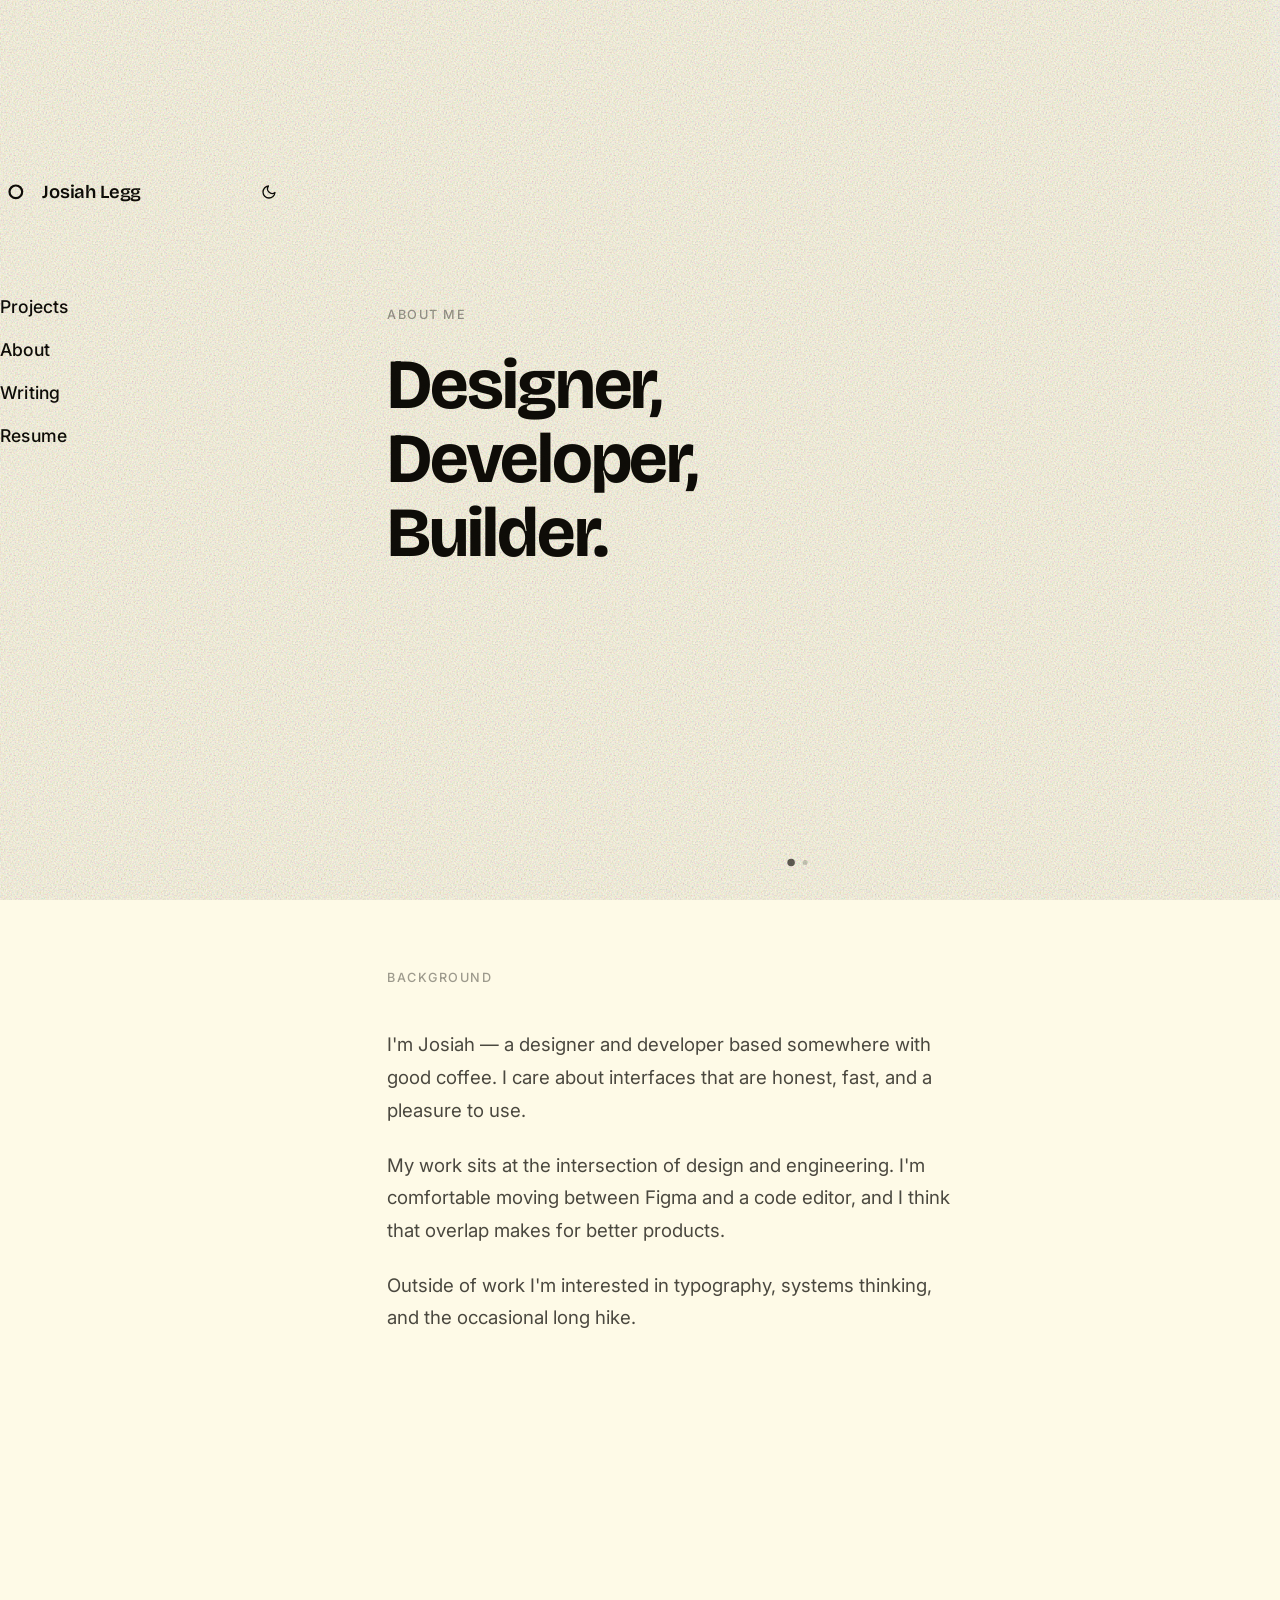
==== about/index.html @ 3937ccef "Initial commit" ====
<!DOCTYPE html>
<html lang="en" data-theme="light">

<head>
  <meta charset="UTF-8">
  <meta name="viewport" content="width=device-width, initial-scale=1.0">
  <meta name="description" content="About Josiah Legg — a designer and developer working at the intersection of design and engineering.">

  <!-- Set theme before paint to avoid a flash of the wrong theme -->
  <script>
    (function () {
      var saved = localStorage.getItem('theme');
      var theme = saved || (window.matchMedia('(prefers-color-scheme: dark)').matches ? 'dark' : 'light');
      document.documentElement.setAttribute('data-theme', theme);
    })();
  </script>

  <link rel="icon" href="../favicon.svg" type="image/svg+xml">

  <!-- Open Graph / social preview. TODO: set og:image to a full URL of a 1200x630
       image (e.g. https://yourdomain.com/og-image.png) and add that image file. -->
  <meta property="og:type" content="website">
  <meta property="og:title" content="Josiah Legg | About">
  <meta property="og:description" content="Designer and developer working at the intersection of design and engineering.">
  <meta property="og:image" content="/og-image.png">
  <meta name="twitter:card" content="summary_large_image">

  <title>Josiah Legg | About</title>
  <link rel="stylesheet" href="../styles/styles.css">
  <link rel="preconnect" href="https://fonts.googleapis.com">
  <link rel="preconnect" href="https://fonts.gstatic.com" crossorigin>
  <link
    href="https://fonts.googleapis.com/css2?family=Bricolage+Grotesque:opsz,wght@12..96,200..800&family=Inter:wght@300;400;500;600&display=swap"
    rel="stylesheet">
</head>

<body>
  <header class="site-header">
    <div class="header-row">
      <a href="../" class="logo" aria-label="Josiah Legg | Portfolio">
        <svg class="logo-icon" viewBox="0 0 100 100" xmlns="http://www.w3.org/2000/svg" aria-hidden="true">
          <g fill="none" stroke="currentColor" stroke-width="7" stroke-linecap="round" stroke-linejoin="round">
            <circle cx="50" cy="50" r="20" />
          </g>
        </svg>
        <span class="logo-text">Josiah Legg</span>
      </a>

      <div class="header-controls">
        <button class="theme-toggle" aria-label="Toggle dark mode" aria-pressed="false">
          <svg class="icon-moon" viewBox="0 0 24 24" stroke-width="2" stroke-linecap="round" stroke-linejoin="round" aria-hidden="true">
            <path d="M21 12.79A9 9 0 1 1 11.21 3 7 7 0 0 0 21 12.79z" />
          </svg>
          <svg class="icon-sun" viewBox="0 0 24 24" stroke-width="2" stroke-linecap="round" stroke-linejoin="round" aria-hidden="true">
            <circle cx="12" cy="12" r="4" />
            <path d="M12 2v2M12 20v2M4.93 4.93l1.41 1.41M17.66 17.66l1.41 1.41M2 12h2M20 12h2M6.34 17.66l-1.41 1.41M19.07 4.93l-1.41 1.41" />
          </svg>
        </button>
        <button class="hamburger" aria-label="Toggle menu" aria-expanded="false">
          <svg width="16" height="10" viewBox="0 0 16 10">
            <rect y="0.908" width="16" height="1.5" rx="0.5"></rect>
            <rect y="8.408" width="16" height="1.5" rx="0.5"></rect>
          </svg>
        </button>
      </div>
    </div>

    <nav class="site-nav" aria-label="Primary">
      <span class="nav-dot" aria-hidden="true"></span>
      <ul role="list">
        <li><a href="../projects/" class="nav-link">Projects</a></li>
        <li><a href="../about/" class="nav-link" aria-current="page">About</a></li>
        <li><a href="#" class="nav-link">Writing</a></li>
        <li>
          <a href="#" class="nav-link external" target="_blank" rel="noopener">
            <span>Resume</span>
            <svg width="8" height="8" viewBox="0 0 8 8" class="external-arrow" aria-hidden="true">
              <path d="M0.772727 8L0 7.22727L6.13636 1.09091H0.727273V0H8V7.27273H6.90909V1.86364L0.772727 8Z" />
            </svg>
          </a>
        </li>
      </ul>
    </nav>
  </header>

  <main class="main-content">
    <section class="hero">
      <p class="hero-eyebrow">About me</p>
      <h1 class="hero-title">Designer,<br>Developer,<br>Builder.</h1>
    </section>

    <section class="page-section">
      <p class="section-label">Background</p>
      <div class="about-content">
        <p>I'm Josiah — a designer and developer based somewhere with good coffee. I care about interfaces that are honest, fast, and a pleasure to use.</p>
        <p>My work sits at the intersection of design and engineering. I'm comfortable moving between Figma and a code editor, and I think that overlap makes for better products.</p>
        <p>Outside of work I'm interested in typography, systems thinking, and the occasional long hike.</p>
      </div>
    </section>
  </main>

  <script src="../scripts/main.js" defer></script>
</body>

</html>
---- styles/styles.css ----
/* ============================================================
   Josiah Legg - Portfolio
   ============================================================ */

/* ---------- Color themes - the only 5 colors used on this site ---------- */
:root[data-theme="light"] {
  --text: #0f0d08;
  --background: #fefae7;
  --primary: #a69e5f;
  --secondary: #a3ccba;
  --accent: #80b4b8;
}

:root[data-theme="dark"] {
  --text: #f6f4ee;
  --background: #181501;
  --primary: #a19959;
  --secondary: #335c4a;
  --accent: #487c7f;
}

/* ---------- Design tokens ---------- */
:root {
  /* Typography */
  --font-secondary: "Inter", system-ui, -apple-system, sans-serif;
  --font-logo: "Bricolage Grotesque", system-ui, sans-serif;

  /* Easing */
  --ease-in-out-sine: cubic-bezier(.445, .05, .55, .95);
  --ease-out-cubic: cubic-bezier(.215, .61, .355, 1);
  --ease-out-elastic: linear(0, .5737 7.6%, .8382 11.87%, .9463 14.19%, 1.0292 16.54%, 1.0886 18.97%,
      1.1258 21.53%, 1.137 22.97%, 1.1424 24.48%, 1.1423 26.1%, 1.1366 27.86%,
      1.1165 31.01%, 1.0507 38.62%, 1.0219 42.57%, .9995 46.99%, .9872 51.63%,
      .9842 58.77%, 1.0011 81.26%, 1);

  /* Theme transition */
  --theme-transition-duration: 0.4s;

  /* Sidebar */
  --sidebar-width: 18rem;
  --sidebar-padding: 2.25rem;
}

/* ---------- Reset ---------- */
*, *::before, *::after { box-sizing: border-box; }

html, body { margin: 0; padding: 0; }

html { overflow-x: hidden; scrollbar-gutter: stable; }

ul { list-style: none; padding: 0; margin: 0; }

a { color: inherit; text-decoration: none; }

button { font: inherit; }

img { display: block; max-width: 100%; height: auto; }

/* ---------- Base ---------- */
html {
  font-family: var(--font-secondary);
  font-size: 17.6px;
  color: var(--text);
  background-color: var(--background);
  -webkit-font-smoothing: antialiased;
  -moz-osx-font-smoothing: grayscale;
  scrollbar-width: thin;
  scrollbar-color: color-mix(in srgb, var(--primary), transparent 35%) transparent;
}

/* WebKit custom scrollbar */
::-webkit-scrollbar { width: 3px; }
::-webkit-scrollbar-track { background: transparent; }
::-webkit-scrollbar-thumb {
  background: color-mix(in srgb, var(--primary), transparent 35%);
  border-radius: 99px;
}
::-webkit-scrollbar-thumb:hover { background: var(--primary); }

html::after {
  content: '';
  position: fixed;
  inset: 0;
  pointer-events: none;
  z-index: 99999;
  background-image: url("data:image/svg+xml,%3Csvg xmlns='http://www.w3.org/2000/svg' width='200' height='200'%3E%3Cfilter id='n'%3E%3CfeTurbulence type='fractalNoise' baseFrequency='0.65' numOctaves='4' stitchTiles='stitch'/%3E%3C/filter%3E%3Crect width='200' height='200' filter='url(%23n)'/%3E%3C/svg%3E");
  background-size: 200px 200px;
  mix-blend-mode: multiply;
  opacity: 0.55;
}

/* Multiply darkens, so the grain disappears against a dark background.
   Screen lightens instead, keeping the texture visible in dark mode. */
:root[data-theme="dark"]::after {
  mix-blend-mode: screen;
  opacity: 0.4;
}

body {
  background-color: transparent;
  color: var(--text);
  transition:
    background-color var(--theme-transition-duration) var(--ease-in-out-sine),
    color var(--theme-transition-duration) var(--ease-in-out-sine);
  min-height: 100vh;
  display: flex;
  align-items: flex-start;
  max-width: 1400px;
  margin-inline: auto;
  width: 100%;
}

/* ============================================================
   Header / Sidebar
   ============================================================ */
.site-header {
  width: var(--sidebar-width);
  flex-shrink: 0;
  position: sticky;
  top: 0;
  height: 100vh;
  overflow-y: auto;
  z-index: 11;
  display: flex;
  flex-direction: column;
  gap: 4.5rem;
  padding: var(--sidebar-padding);
  padding-top: 10rem;
  padding-left: 0rem;
  background-color: transparent;
  transition: background-color var(--theme-transition-duration) var(--ease-in-out-sine);
}

.header-row {
  display: flex;
  align-items: center;
  justify-content: space-between;
  position: relative;
  z-index: 12;
}

.logo {
  display: inline-flex;
  align-items: center;
  gap: 0.6rem;
  color: var(--text);
  transition: color var(--theme-transition-duration) var(--ease-in-out-sine);
}

.logo-icon {
  height: 1.8em;
  width: auto;
  flex-shrink: 0;
  stroke-width: 7;
}

.logo-text {
  font-family: var(--font-logo);
  font-size: 1.05rem;
  font-weight: 600;
  letter-spacing: -0.01em;
  line-height: 1;
}

/* ---- Hamburger ---- */
.hamburger {
  display: none;
  align-items: center;
  justify-content: center;
  background: none;
  border: none;
  cursor: pointer;
  padding: 0.5rem;
  margin: -0.5rem;
  touch-action: manipulation;
}

.hamburger svg {
  fill: var(--text);
  transition: fill var(--theme-transition-duration) var(--ease-in-out-sine);
  overflow: visible;
}

.hamburger rect {
  transform-origin: center;
  transition: transform 0.8s var(--ease-out-elastic);
}

.hamburger[aria-expanded="true"] rect:first-child {
  transform: translateY(2.7px) rotate(45deg);
}

.hamburger[aria-expanded="true"] rect:last-child {
  transform: translateY(-2.7px) rotate(-45deg);
}

/* ---- Header controls (theme toggle + hamburger) ---- */
.header-controls {
  display: flex;
  align-items: center;
  gap: 0.5rem;
}

.theme-toggle {
  display: inline-flex;
  align-items: center;
  justify-content: center;
  background: none;
  border: none;
  cursor: pointer;
  padding: 0.4rem;
  margin: -0.4rem;
  color: var(--text);
  border-radius: 99px;
  touch-action: manipulation;
  transition: color var(--theme-transition-duration) var(--ease-in-out-sine), opacity 0.2s ease;
}

.theme-toggle:hover { opacity: 0.65; }

.theme-toggle svg {
  width: 16px;
  height: 16px;
  stroke: currentColor;
  fill: none;
}

/* Show the icon for the theme you'll switch to */
.theme-toggle .icon-sun { display: none; }
.theme-toggle .icon-moon { display: inline-flex; }

:root[data-theme="dark"] .theme-toggle .icon-sun { display: inline-flex; }
:root[data-theme="dark"] .theme-toggle .icon-moon { display: none; }

/* ---- Nav ---- */
.site-nav {
  position: relative;
  pointer-events: none;
}

.site-nav ul {
  display: flex;
  flex-direction: column;
  gap: 0.25rem;
}

.nav-link {
  display: inline-flex;
  align-items: center;
  gap: 0.5rem;
  width: fit-content;
  padding: 0.5rem 0;
  color: var(--text);
  font-family: var(--font-secondary);
  font-size: 1rem;
  font-weight: 500;
  letter-spacing: 0.01em;
  line-height: 1.2;
  pointer-events: auto;
  outline: none;
  position: relative;
  transition:
    opacity 0.4s ease,
    filter 0.4s ease,
    color var(--theme-transition-duration) var(--ease-in-out-sine);
}

@media (hover: hover) {
  .site-nav:hover .nav-link {
    filter: blur(1.5px);
    opacity: 0.2;
  }

  .nav-link:hover {
    filter: none !important;
    opacity: 1 !important;
  }
}

.site-nav:has(.nav-link:focus-visible) .nav-link {
  filter: blur(1.5px);
  opacity: 0.2;
}

.nav-link:focus-visible {
  filter: none !important;
  opacity: 1 !important;
}

.site-nav.blur-enter .nav-link {
  filter: blur(1.5px);
  opacity: 0.2;
  transition: none;
}

.external-arrow {
  margin-top: 0.125rem;
  fill: var(--text);
  opacity: 0;
  transition: opacity 0.4s ease, fill var(--theme-transition-duration) var(--ease-in-out-sine);
}

.nav-link.external:hover .external-arrow {
  opacity: 1;
}

.nav-dot {
  display: none;
  width: 0.25rem;
  height: 0.25rem;
  background-color: var(--accent);
  border-radius: 50%;
  position: absolute;
  left: -0.5rem;
  top: 0;
  transition:
    top 0.6s var(--ease-out-elastic),
    background-color var(--theme-transition-duration) var(--ease-in-out-sine),
    opacity 0.4s ease,
    filter 0.4s ease;
}

.site-nav.has-active .nav-dot {
  display: block;
}

@media (hover: hover) {
  .site-nav:hover .nav-dot {
    filter: blur(1.5px);
    opacity: 0.2;
  }
}

/* ---------- Main content ---------- */
.main-content {
  flex: 1;
  padding: 3.5rem 4rem;
  min-height: 100vh;
  opacity: 0;
  transition: opacity 0.3s ease;
}

.main-content.is-visible {
  opacity: 1;
}

/* ---------- Hero ---------- */
.main-content:has(.hero) {
  padding: 0;
}

.hero {
  position: relative;
  display: flex;
  flex-direction: column;
  justify-content: center;
  height: 100vh;
  padding: 3.5rem 4rem;
}

.hero-eyebrow {
  font-size: 0.72rem;
  font-weight: 500;
  letter-spacing: 0.12em;
  text-transform: uppercase;
  opacity: 0.4;
  margin: 0 0 1.5rem;
}

.hero-title {
  font-family: var(--font-logo);
  font-size: clamp(2.75rem, 5.5vw, 5rem);
  font-weight: 700;
  letter-spacing: -0.03em;
  line-height: 1.05;
  margin: 0 0 1.25rem;
}

.hero-body {
  font-size: 1.05rem;
  line-height: 1.65;
  opacity: 0.6;
  max-width: 38ch;
  margin: 0;
}

.scroll-hint {
  position: absolute;
  bottom: 2.5rem;
  left: 0;
  display: flex;
  align-items: center;
  gap: 0.5rem;
  font-size: 0.68rem;
  font-weight: 500;
  letter-spacing: 0.12em;
  text-transform: uppercase;
  opacity: 0.35;
}

.scroll-hint svg {
  animation: scroll-bounce 2s ease-in-out infinite;
}

@keyframes scroll-bounce {
  0%, 100% { transform: translateY(0); }
  55% { transform: translateY(5px); }
}

/* ---------- Multi-section layout ---------- */
@media (min-width: 768px) {
  .main-content:has(.hero) .page-section {
    min-height: 100vh;
    padding: 4rem;
  }
}

/* ---------- Section dots ---------- */
.section-dots {
  position: fixed;
  bottom: 2rem;
  left: calc(50% + var(--sidebar-width) / 2);
  transform: translateX(-50%);
  display: flex;
  align-items: center;
  gap: 0.5rem;
  z-index: 10;
}

.section-dot {
  width: 5px;
  height: 5px;
  border-radius: 50%;
  border: none;
  background-color: var(--text);
  opacity: 0.2;
  cursor: pointer;
  padding: 0;
  transition:
    opacity 0.35s var(--ease-in-out-sine),
    transform 0.35s var(--ease-out-elastic),
    background-color var(--theme-transition-duration) var(--ease-in-out-sine);
}

.section-dot.active {
  opacity: 0.65;
  transform: scale(1.5);
}

.section-dot:hover {
  opacity: 0.45;
}

.section-dot.active:hover {
  opacity: 0.65;
}

/* ---------- Page section ---------- */
.page-section {
  padding: 4rem;
}

.section-label {
  font-size: 0.72rem;
  font-weight: 500;
  letter-spacing: 0.12em;
  text-transform: uppercase;
  opacity: 0.4;
  margin: 0 0 2.5rem;
}

/* ---------- Project cards ---------- */
.projects-grid {
  display: grid;
  grid-template-columns: repeat(auto-fill, minmax(260px, 1fr));
  gap: 1.25rem;
}

.project-card {
  border: 1px solid color-mix(in srgb, var(--primary), transparent 55%);
  border-radius: 0.5rem;
  padding: 1.5rem;
  display: flex;
  flex-direction: column;
  gap: 0.75rem;
  transition: border-color 0.2s ease, background-color 0.2s ease;
  cursor: pointer;
}

.project-card:hover {
  border-color: var(--primary);
  background-color: color-mix(in srgb, var(--primary), transparent 92%);
}

.project-card-header {
  display: flex;
  align-items: flex-start;
  justify-content: space-between;
  gap: 1rem;
}

.project-card-title {
  font-family: var(--font-logo);
  font-size: 1.05rem;
  font-weight: 600;
  letter-spacing: -0.01em;
  margin: 0;
}

.project-card-arrow {
  flex-shrink: 0;
  opacity: 0;
  fill: var(--text);
  transition: opacity 0.2s ease;
}

.project-card:hover .project-card-arrow {
  opacity: 1;
}

.project-card-desc {
  font-size: 0.875rem;
  line-height: 1.6;
  opacity: 0.6;
  margin: 0;
}

.project-card-tags {
  display: flex;
  flex-wrap: wrap;
  gap: 0.375rem;
  margin-top: auto;
  padding-top: 0.5rem;
}

.tag {
  font-size: 0.65rem;
  font-weight: 500;
  letter-spacing: 0.08em;
  text-transform: uppercase;
  padding: 0.2rem 0.55rem;
  border-radius: 99px;
  border: 1px solid color-mix(in srgb, var(--primary), transparent 45%);
  opacity: 0.7;
}

/* ---------- About page ---------- */
.about-content {
  max-width: 52ch;
}

.about-content p {
  font-size: 1.0625rem;
  line-height: 1.75;
  opacity: 0.75;
  margin: 0 0 1.25rem;
}

.about-content p:last-child {
  margin-bottom: 0;
}

/* ---------- Mobile ---------- */
@media (max-width: 767px) {
  body {
    flex-direction: column;
  }

  .site-header {
    width: 100%;
    height: auto;
    position: sticky;
    top: 0;
    gap: 0;
    padding: 1.25rem 1.5rem;
  }

  .hamburger {
    display: inline-flex;
  }

  .site-nav {
    position: fixed;
    inset: 0;
    z-index: 10;
    display: flex;
    flex-direction: column;
    justify-content: flex-end;
    gap: 1.5rem;
    padding: 0 2rem 9rem;
    background-color: color-mix(in srgb, var(--background), transparent 60%);
    backdrop-filter: blur(40px);
    -webkit-backdrop-filter: blur(40px);
    opacity: 0;
    visibility: hidden;
    pointer-events: none;
    transition: opacity 0.3s ease-in-out, visibility 0.3s ease-in-out;
    text-align: center;
  }

  .site-nav.open {
    opacity: 1;
    visibility: visible;
    pointer-events: auto;
  }

  .nav-link {
    font-size: 1.85rem;
    font-weight: 400;
    letter-spacing: 0;
  }

  /* Arrow sits outside the link box so the text stays optically centered,
     and scales with the larger mobile type instead of staying 8px. */
  .external-arrow {
    position: absolute;
    left: calc(100% + 0.5em);
    top: 50%;
    transform: translateY(-50%);
    width: 0.5em;
    height: 0.5em;
    margin-top: 0;
    opacity: 1;
  }

  .main-content {
    padding: 2rem 1.5rem;
    min-height: auto;
  }

  .hero {
    /* subtract sticky header height so hero fills exactly the remaining viewport */
    height: calc(100vh - 4.5rem);
    height: calc(100svh - 4.5rem);
    padding: 2rem 1.5rem;
  }
}
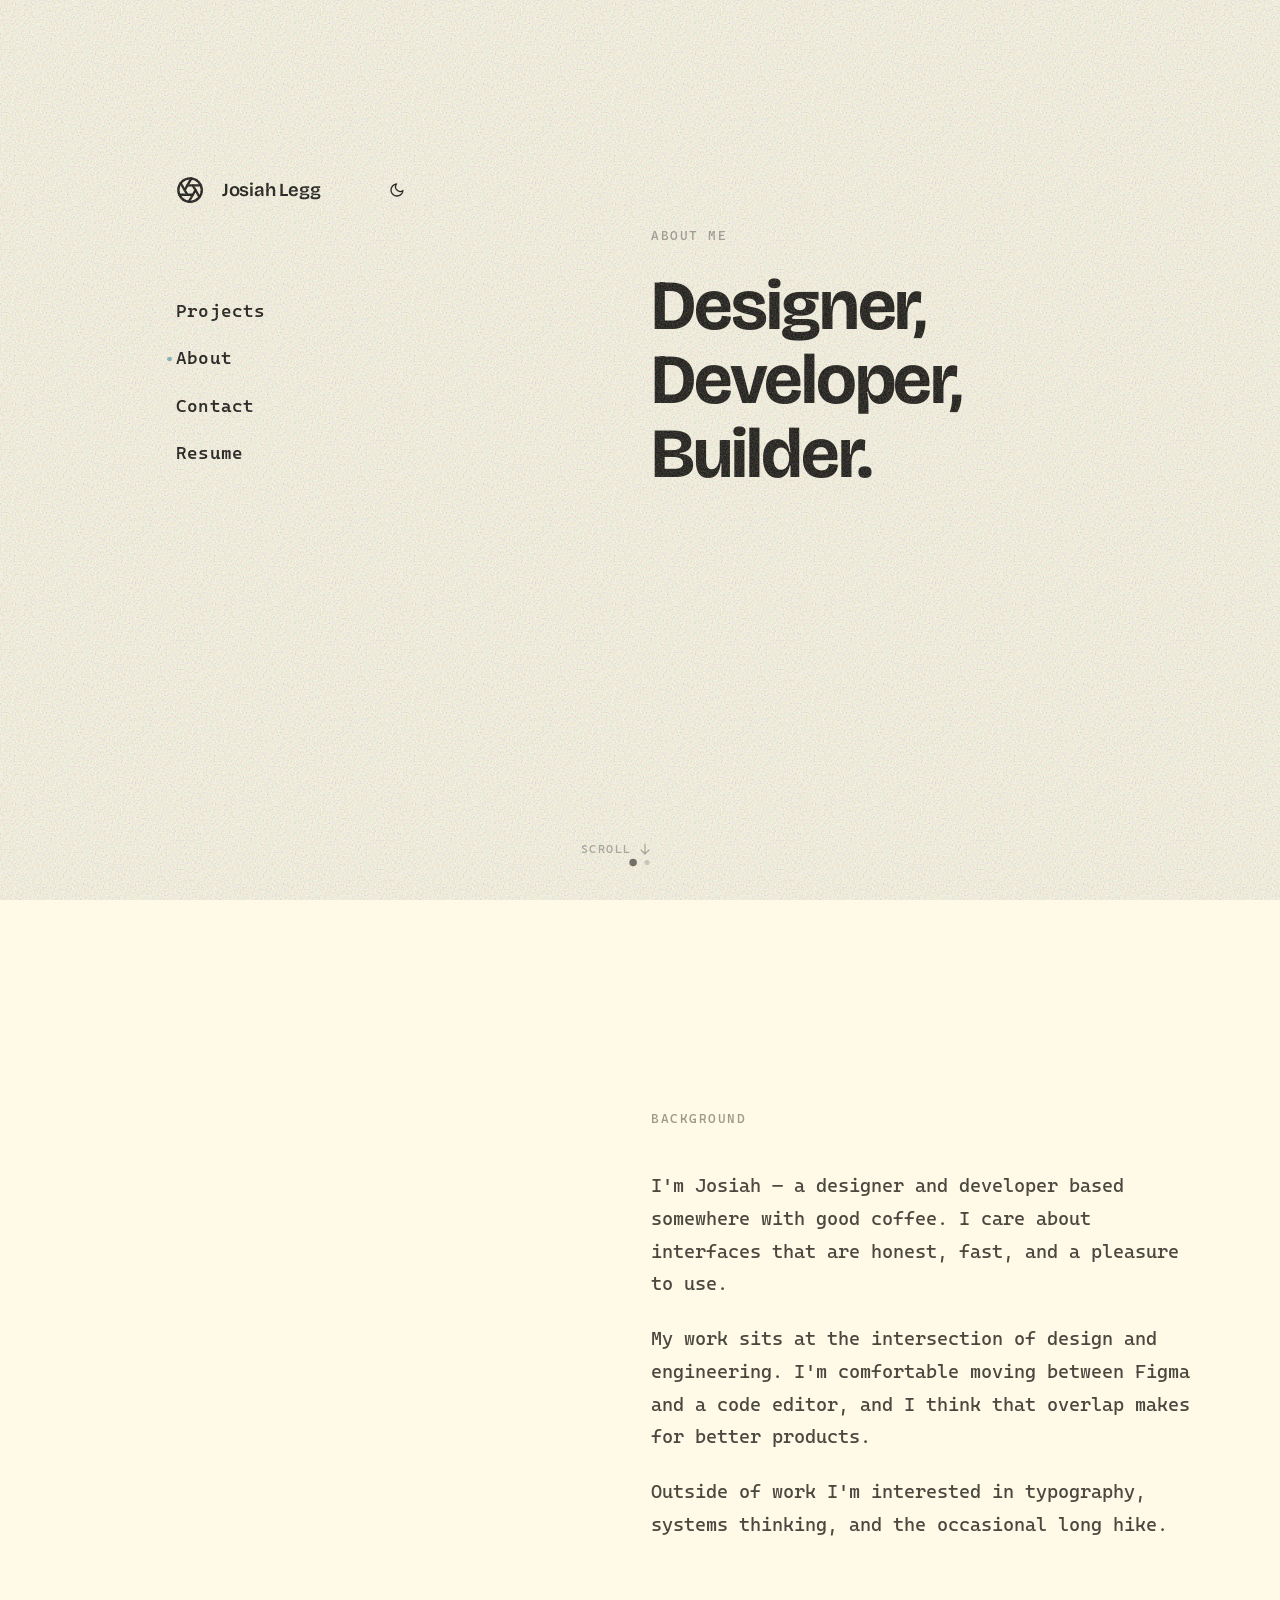
==== commit ea72e15f: "Spacing Fixes" ====
--- a/about/index.html
+++ b/about/index.html
@@ -4,7 +4,8 @@
 <head>
   <meta charset="UTF-8">
   <meta name="viewport" content="width=device-width, initial-scale=1.0">
-  <meta name="description" content="About Josiah Legg — a designer and developer working at the intersection of design and engineering.">
+  <meta name="description"
+    content="About Josiah Legg — a designer and developer working at the intersection of design and engineering.">
 
   <!-- Set theme before paint to avoid a flash of the wrong theme -->
   <script>
@@ -15,32 +16,43 @@
     })();
   </script>
 
-  <link rel="icon" href="../favicon.svg" type="image/svg+xml">
+  <link rel="icon" href="/favicon.svg" type="image/svg+xml">
 
   <!-- Open Graph / social preview. TODO: set og:image to a full URL of a 1200x630
        image (e.g. https://yourdomain.com/og-image.png) and add that image file. -->
   <meta property="og:type" content="website">
+  <!-- TODO: replace josiahlegg.com with your production domain -->
+  <meta property="og:url" content="https://josiahlegg.com/about/">
   <meta property="og:title" content="Josiah Legg | About">
-  <meta property="og:description" content="Designer and developer working at the intersection of design and engineering.">
-  <meta property="og:image" content="/og-image.png">
+  <meta property="og:description"
+    content="Designer and developer working at the intersection of design and engineering.">
+  <meta property="og:image" content="https://josiahlegg.com/og-image.png">
   <meta name="twitter:card" content="summary_large_image">
 
+  <link rel="canonical" href="https://josiahlegg.com/about/">
   <title>Josiah Legg | About</title>
-  <link rel="stylesheet" href="../styles/styles.css">
+  <link rel="stylesheet" href="/styles/styles.css">
   <link rel="preconnect" href="https://fonts.googleapis.com">
   <link rel="preconnect" href="https://fonts.gstatic.com" crossorigin>
   <link
-    href="https://fonts.googleapis.com/css2?family=Bricolage+Grotesque:opsz,wght@12..96,200..800&family=Inter:wght@300;400;500;600&display=swap"
+    href="https://fonts.googleapis.com/css2?family=Bricolage+Grotesque:opsz,wght@12..96,200..800&family=Cascadia+Mono:wght@300;400;500;600&display=swap"
     rel="stylesheet">
 </head>
 
 <body>
+  <a class="skip-link" href="#main">Skip to content</a>
   <header class="site-header">
     <div class="header-row">
-      <a href="../" class="logo" aria-label="Josiah Legg | Portfolio">
-        <svg class="logo-icon" viewBox="0 0 100 100" xmlns="http://www.w3.org/2000/svg" aria-hidden="true">
-          <g fill="none" stroke="currentColor" stroke-width="7" stroke-linecap="round" stroke-linejoin="round">
-            <circle cx="50" cy="50" r="20" />
+      <a href="/" class="logo" aria-label="Josiah Legg | Portfolio">
+        <svg class="logo-icon" viewBox="0 0 24 24" xmlns="http://www.w3.org/2000/svg" aria-hidden="true">
+          <g fill="none" stroke="currentColor" stroke-linecap="round" stroke-linejoin="round">
+            <circle cx="12" cy="12" r="10" />
+            <line x1="14.31" y1="8" x2="20.05" y2="17.94" />
+            <line x1="9.69" y1="8" x2="21.17" y2="8" />
+            <line x1="7.38" y1="12" x2="13.12" y2="2.06" />
+            <line x1="9.69" y1="16" x2="3.95" y2="6.06" />
+            <line x1="14.31" y1="16" x2="2.83" y2="16" />
+            <line x1="16.62" y1="12" x2="10.88" y2="21.94" />
           </g>
         </svg>
         <span class="logo-text">Josiah Legg</span>
@@ -48,12 +60,15 @@
 
       <div class="header-controls">
         <button class="theme-toggle" aria-label="Toggle dark mode" aria-pressed="false">
-          <svg class="icon-moon" viewBox="0 0 24 24" stroke-width="2" stroke-linecap="round" stroke-linejoin="round" aria-hidden="true">
+          <svg class="icon-moon" viewBox="0 0 24 24" stroke-width="2" stroke-linecap="round" stroke-linejoin="round"
+            aria-hidden="true">
             <path d="M21 12.79A9 9 0 1 1 11.21 3 7 7 0 0 0 21 12.79z" />
           </svg>
-          <svg class="icon-sun" viewBox="0 0 24 24" stroke-width="2" stroke-linecap="round" stroke-linejoin="round" aria-hidden="true">
+          <svg class="icon-sun" viewBox="0 0 24 24" stroke-width="2" stroke-linecap="round" stroke-linejoin="round"
+            aria-hidden="true">
             <circle cx="12" cy="12" r="4" />
-            <path d="M12 2v2M12 20v2M4.93 4.93l1.41 1.41M17.66 17.66l1.41 1.41M2 12h2M20 12h2M6.34 17.66l-1.41 1.41M19.07 4.93l-1.41 1.41" />
+            <path
+              d="M12 2v2M12 20v2M4.93 4.93l1.41 1.41M17.66 17.66l1.41 1.41M2 12h2M20 12h2M6.34 17.66l-1.41 1.41M19.07 4.93l-1.41 1.41" />
           </svg>
         </button>
         <button class="hamburger" aria-label="Toggle menu" aria-expanded="false">
@@ -68,11 +83,11 @@
     <nav class="site-nav" aria-label="Primary">
       <span class="nav-dot" aria-hidden="true"></span>
       <ul role="list">
-        <li><a href="../projects/" class="nav-link">Projects</a></li>
-        <li><a href="../about/" class="nav-link" aria-current="page">About</a></li>
-        <li><a href="#" class="nav-link">Writing</a></li>
+        <li><a href="/projects/" class="nav-link">Projects</a></li>
+        <li><a href="/about/" class="nav-link" aria-current="page">About</a></li>
+        <li><a href="/contact/" class="nav-link">Contact</a></li>
         <li>
-          <a href="#" class="nav-link external" target="_blank" rel="noopener">
+          <a href="https://www.youtube.com" class="nav-link external" target="_blank" rel="noopener">
             <span>Resume</span>
             <svg width="8" height="8" viewBox="0 0 8 8" class="external-arrow" aria-hidden="true">
               <path d="M0.772727 8L0 7.22727L6.13636 1.09091H0.727273V0H8V7.27273H6.90909V1.86364L0.772727 8Z" />
@@ -83,23 +98,32 @@
     </nav>
   </header>
 
-  <main class="main-content">
+  <main class="main-content" id="main" tabindex="-1">
     <section class="hero">
       <p class="hero-eyebrow">About me</p>
       <h1 class="hero-title">Designer,<br>Developer,<br>Builder.</h1>
+      <div class="scroll-hint" aria-hidden="true">
+        <span>Scroll</span>
+        <svg width="10" height="12" viewBox="0 0 10 12" fill="none" xmlns="http://www.w3.org/2000/svg">
+          <path d="M5 1V11M5 11L1 7M5 11L9 7" stroke="currentColor" stroke-width="1.25" stroke-linecap="round"
+            stroke-linejoin="round" />
+        </svg>
+      </div>
     </section>
 
     <section class="page-section">
       <p class="section-label">Background</p>
       <div class="about-content">
-        <p>I'm Josiah — a designer and developer based somewhere with good coffee. I care about interfaces that are honest, fast, and a pleasure to use.</p>
-        <p>My work sits at the intersection of design and engineering. I'm comfortable moving between Figma and a code editor, and I think that overlap makes for better products.</p>
+        <p>I'm Josiah — a designer and developer based somewhere with good coffee. I care about interfaces that are
+          honest, fast, and a pleasure to use.</p>
+        <p>My work sits at the intersection of design and engineering. I'm comfortable moving between Figma and a code
+          editor, and I think that overlap makes for better products.</p>
         <p>Outside of work I'm interested in typography, systems thinking, and the occasional long hike.</p>
       </div>
     </section>
   </main>
 
-  <script src="../scripts/main.js" defer></script>
+  <script src="/scripts/main.js" defer></script>
 </body>
 
-</html>
+</html>
--- a/styles/styles.css
+++ b/styles/styles.css
@@ -22,7 +22,7 @@
 /* ---------- Design tokens ---------- */
 :root {
   /* Typography */
-  --font-secondary: "Inter", system-ui, -apple-system, sans-serif;
+  --font-secondary: "Cascadia Mono", ui-monospace, SFMono-Regular, Menlo, Consolas, monospace;
   --font-logo: "Bricolage Grotesque", system-ui, sans-serif;
 
   /* Easing */
@@ -37,8 +37,9 @@
   --theme-transition-duration: 0.4s;
 
   /* Sidebar */
-  --sidebar-width: 18rem;
-  --sidebar-padding: 2.25rem;
+  /* The left rail: at least the sidebar width, but never narrower than 1/6 of
+     the viewport, so main content is always anchored to (or right of) the 1/6
+     line and never drifts on wide screens. */
 }
 
 /* ---------- Reset ---------- */
@@ -46,7 +47,7 @@
 
 html, body { margin: 0; padding: 0; }
 
-html { overflow-x: hidden; scrollbar-gutter: stable; }
+html { overflow-x: hidden; }
 
 ul { list-style: none; padding: 0; margin: 0; }
 
@@ -77,6 +78,14 @@
 }
 ::-webkit-scrollbar-thumb:hover { background: var(--primary); }
 
+/* Two grain layers so the texture shows on every value range:
+   - multiply darkens, so it grains the light areas (background) but is
+     invisible on near-black text.
+   - screen lightens, so it grains the dark areas (text) but is invisible
+     on the light background.
+   Together they texture everything, and it works in both themes since the
+   light/dark regions simply swap which layer does the work. */
+html::before,
 html::after {
   content: '';
   position: fixed;
@@ -85,13 +94,14 @@
   z-index: 99999;
   background-image: url("data:image/svg+xml,%3Csvg xmlns='http://www.w3.org/2000/svg' width='200' height='200'%3E%3Cfilter id='n'%3E%3CfeTurbulence type='fractalNoise' baseFrequency='0.65' numOctaves='4' stitchTiles='stitch'/%3E%3C/filter%3E%3Crect width='200' height='200' filter='url(%23n)'/%3E%3C/svg%3E");
   background-size: 200px 200px;
+}
+
+html::after {
   mix-blend-mode: multiply;
-  opacity: 0.55;
-}
-
-/* Multiply darkens, so the grain disappears against a dark background.
-   Screen lightens instead, keeping the texture visible in dark mode. */
-:root[data-theme="dark"]::after {
+  opacity: 0.5;
+}
+
+html::before {
   mix-blend-mode: screen;
   opacity: 0.4;
 }
@@ -105,16 +115,41 @@
   min-height: 100vh;
   display: flex;
   align-items: flex-start;
-  max-width: 1400px;
-  margin-inline: auto;
   width: 100%;
+}
+
+/* ---------- Skip to content ----------
+   First focusable element on the page; invisible until a keyboard user tabs to
+   it, then it lets them jump past the sidebar straight to the main content. */
+.skip-link {
+  position: fixed;
+  top: 0.75rem;
+  left: 0.75rem;
+  z-index: 100000;
+  padding: 0.6rem 1rem;
+  background-color: var(--background);
+  color: var(--text);
+  border: 1px solid var(--primary);
+  border-radius: 0.4rem;
+  font-size: 0.85rem;
+  font-weight: 500;
+  opacity: 0;
+  transform: translateY(-150%);
+  transition: transform 0.2s var(--ease-out-cubic), opacity 0.2s ease;
+}
+
+.skip-link:focus {
+  opacity: 1;
+  transform: translateY(0);
+  outline: 2px solid var(--accent);
+  outline-offset: 2px;
 }
 
 /* ============================================================
    Header / Sidebar
    ============================================================ */
 .site-header {
-  width: var(--sidebar-width);
+  width: 33rem;
   flex-shrink: 0;
   position: sticky;
   top: 0;
@@ -123,10 +158,8 @@
   z-index: 11;
   display: flex;
   flex-direction: column;
-  gap: 4.5rem;
-  padding: var(--sidebar-padding);
-  padding-top: 10rem;
-  padding-left: 0rem;
+  gap: 5rem;
+  padding: 10rem 10rem 20rem 10rem;
   background-color: transparent;
   transition: background-color var(--theme-transition-duration) var(--ease-in-out-sine);
 }
@@ -142,16 +175,17 @@
 .logo {
   display: inline-flex;
   align-items: center;
-  gap: 0.6rem;
+  gap: 1rem;
+  padding-right: 2.5rem;
   color: var(--text);
   transition: color var(--theme-transition-duration) var(--ease-in-out-sine);
 }
 
 .logo-icon {
-  height: 1.8em;
+  height: 1.6em;
   width: auto;
   flex-shrink: 0;
-  stroke-width: 7;
+  stroke-width: 2;
 }
 
 .logo-text {
@@ -241,7 +275,7 @@
 .site-nav ul {
   display: flex;
   flex-direction: column;
-  gap: 0.25rem;
+  gap: 0.5rem;
 }
 
 .nav-link {
@@ -265,6 +299,17 @@
     color var(--theme-transition-duration) var(--ease-in-out-sine);
 }
 
+/* Bridge half the 0.5rem list gap above and below each link
+   so the pointer always remains over a nav item while moving. */
+.nav-link::before {
+  content: "";
+  position: absolute;
+  left: 0;
+  right: 0;
+  top: -0.25rem;
+  bottom: -0.25rem;
+}
+
 @media (hover: hover) {
   .site-nav:hover .nav-link {
     filter: blur(1.5px);
@@ -314,7 +359,6 @@
   left: -0.5rem;
   top: 0;
   transition:
-    top 0.6s var(--ease-out-elastic),
     background-color var(--theme-transition-duration) var(--ease-in-out-sine),
     opacity 0.4s ease,
     filter 0.4s ease;
@@ -324,24 +368,28 @@
   display: block;
 }
 
-@media (hover: hover) {
-  .site-nav:hover .nav-dot {
-    filter: blur(1.5px);
-    opacity: 0.2;
-  }
-}
-
 /* ---------- Main content ---------- */
 .main-content {
   flex: 1;
+  min-width: 0;
   padding: 3.5rem 4rem;
   min-height: 100vh;
   opacity: 0;
-  transition: opacity 0.3s ease;
+  filter: blur(12px);
+  transition:
+    opacity 0.4s var(--ease-out-cubic),
+    filter 0.4s var(--ease-out-cubic);
 }
 
 .main-content.is-visible {
   opacity: 1;
+  filter: blur(0);
+}
+
+/* Router moves focus here after a page swap (for keyboard / screen readers);
+   it isn't an interactive control, so no focus ring. */
+.main-content:focus {
+  outline: none;
 }
 
 /* ---------- Hero ---------- */
@@ -351,14 +399,16 @@
 
 .hero {
   position: relative;
-  display: flex;
-  flex-direction: column;
-  justify-content: center;
+  display: grid;
+  grid-template-rows: 0.6fr auto 1.0fr;
+  justify-items: start;
   height: 100vh;
   padding: 3.5rem 4rem;
 }
 
 .hero-eyebrow {
+  grid-row: 1;
+  align-self: end;
   font-size: 0.72rem;
   font-weight: 500;
   letter-spacing: 0.12em;
@@ -368,20 +418,62 @@
 }
 
 .hero-title {
+  grid-row: 2;
   font-family: var(--font-logo);
   font-size: clamp(2.75rem, 5.5vw, 5rem);
   font-weight: 700;
   letter-spacing: -0.03em;
   line-height: 1.05;
-  margin: 0 0 1.25rem;
+  margin: 0;
 }
 
 .hero-body {
+  grid-row: 3;
+  align-self: start;
   font-size: 1.05rem;
   line-height: 1.65;
   opacity: 0.6;
   max-width: 38ch;
-  margin: 0;
+  margin: 1.25rem 0 0;
+}
+
+/* Wrapper for below-title content when there's more than one element (e.g. the
+   404 page's body + link), so they share the bottom spacer row. */
+.hero-below {
+  grid-row: 3;
+  align-self: start;
+  margin-top: 1.25rem;
+}
+
+.hero-below .hero-body {
+  margin-top: 0;
+}
+
+.hero-link {
+  display: inline-flex;
+  align-items: center;
+  gap: 0.45rem;
+  width: fit-content;
+  margin-top: 2.25rem;
+  font-weight: 500;
+  color: var(--text);
+  border-bottom: 1px solid color-mix(in srgb, var(--primary), transparent 45%);
+  padding-bottom: 0.15rem;
+  transition:
+    gap 0.3s var(--ease-out-cubic),
+    border-color 0.3s ease,
+    color var(--theme-transition-duration) var(--ease-in-out-sine);
+}
+
+.hero-link:hover {
+  gap: 0.7rem;
+  border-color: var(--primary);
+}
+
+.hero-link svg {
+  width: 0.7em;
+  height: 0.7em;
+  fill: currentColor;
 }
 
 .scroll-hint {
@@ -419,7 +511,7 @@
 .section-dots {
   position: fixed;
   bottom: 2rem;
-  left: calc(50% + var(--sidebar-width) / 2);
+  left: 50%;
   transform: translateX(-50%);
   display: flex;
   align-items: center;
@@ -466,7 +558,7 @@
   letter-spacing: 0.12em;
   text-transform: uppercase;
   opacity: 0.4;
-  margin: 0 0 2.5rem;
+  margin: 8rem 0 2.5rem;
 }
 
 /* ---------- Project cards ---------- */
@@ -474,6 +566,9 @@
   display: grid;
   grid-template-columns: repeat(auto-fill, minmax(260px, 1fr));
   gap: 1.25rem;
+  /* Cap the measure so cards don't sprawl across very wide viewports now that
+     the layout is full-bleed (no centered body). Tops out around 3 columns. */
+  max-width: 60rem;
 }
 
 .project-card {
@@ -558,6 +653,159 @@
 
 .about-content p:last-child {
   margin-bottom: 0;
+}
+
+/* ---------- Contact page ---------- */
+.contact-content {
+  max-width: 52ch;
+}
+
+.contact-intro {
+  font-size: 1.0625rem;
+  line-height: 1.75;
+  opacity: 0.75;
+  margin: 0 0 2.5rem;
+}
+
+.contact-links {
+  display: flex;
+  flex-direction: column;
+  max-width: 34rem;
+}
+
+.contact-link {
+  display: flex;
+  align-items: baseline;
+  justify-content: space-between;
+  gap: 1.5rem;
+  padding: 1rem 0;
+  border-top: 1px solid color-mix(in srgb, var(--primary), transparent 70%);
+  transition: opacity 0.3s ease;
+}
+
+.contact-link:last-child {
+  border-bottom: 1px solid color-mix(in srgb, var(--primary), transparent 70%);
+}
+
+.contact-link-label {
+  font-size: 0.72rem;
+  font-weight: 500;
+  letter-spacing: 0.12em;
+  text-transform: uppercase;
+  opacity: 0.45;
+  flex-shrink: 0;
+}
+
+.contact-link-value {
+  display: inline-flex;
+  align-items: center;
+  gap: 0.4rem;
+  font-family: var(--font-logo);
+  font-size: 1.15rem;
+  font-weight: 600;
+  letter-spacing: -0.01em;
+  text-align: right;
+}
+
+.contact-link-value .external-arrow {
+  position: static;
+  width: 0.5em;
+  height: 0.5em;
+  margin-top: 0;
+  transform: none;
+  opacity: 0;
+}
+
+.contact-link:hover .contact-link-value .external-arrow,
+.contact-link:focus-visible .contact-link-value .external-arrow {
+  opacity: 1;
+}
+
+/* ---- Email copy-to-clipboard ---- */
+.contact-copy {
+  cursor: pointer;
+}
+
+.contact-copy .contact-link-value {
+  position: relative;
+}
+
+.copy-default,
+.copy-feedback {
+  transition:
+    opacity 0.3s var(--ease-out-cubic),
+    transform 0.4s cubic-bezier(0.34, 1.4, 0.64, 1);
+}
+
+.copy-default {
+  display: inline-flex;
+  align-items: center;
+  gap: 0.4rem;
+}
+
+/* The copy icon hints that the email is clickable-to-copy, revealed exactly
+   like the external-arrow that marks the new-tab links. */
+.copy-icon {
+  width: 0.5em;
+  height: 0.5em;
+  fill: none;
+  stroke: var(--text);
+  stroke-width: 2.5;
+  stroke-linecap: round;
+  stroke-linejoin: round;
+  opacity: 0;
+  transition: opacity 0.4s ease;
+}
+
+.contact-copy:hover .copy-icon,
+.contact-copy:focus-visible .copy-icon {
+  opacity: 1;
+}
+
+.copy-feedback {
+  position: absolute;
+  inset: 0;
+  display: inline-flex;
+  align-items: center;
+  justify-content: flex-end;
+  gap: 0.35rem;
+  color: var(--accent);
+  opacity: 0;
+  transform: translateY(0.35rem) scale(0.96);
+  transform-origin: right center;
+  pointer-events: none;
+}
+
+.copy-feedback svg {
+  width: 0.8em;
+  height: 0.8em;
+  fill: none;
+  stroke: currentColor;
+  stroke-width: 3;
+  stroke-linecap: round;
+  stroke-linejoin: round;
+}
+
+.contact-copy.copied .copy-default {
+  opacity: 0;
+  transform: translateY(-0.3rem);
+}
+
+.contact-copy.copied .copy-feedback {
+  opacity: 1;
+  transform: translateY(0) scale(1);
+}
+
+@media (prefers-reduced-motion: reduce) {
+  .copy-default,
+  .copy-feedback {
+    transition: opacity 0.2s ease;
+  }
+
+  .copy-feedback,
+  .contact-copy.copied .copy-default {
+    transform: none;
+  }
 }
 
 /* ---------- Mobile ---------- */
@@ -610,6 +858,12 @@
     letter-spacing: 0;
   }
 
+  /* The cursor-following dot is a desktop-rail affordance; the mobile overlay
+     is a centered full-screen menu, so it has no place here. */
+  .nav-dot {
+    display: none !important;
+  }
+
   /* Arrow sits outside the link box so the text stays optically centered,
      and scales with the larger mobile type instead of staying 8px. */
   .external-arrow {
@@ -635,3 +889,16 @@
     padding: 2rem 1.5rem;
   }
 }
+
+/* ---------- Reduced motion ---------- */
+@media (prefers-reduced-motion: reduce) {
+  /* Keep the page-transition reveal, but as a plain fade with no blur. */
+  .main-content,
+  .main-content.is-visible {
+    filter: none;
+  }
+
+  .main-content {
+    transition: opacity 0.2s ease;
+  }
+}
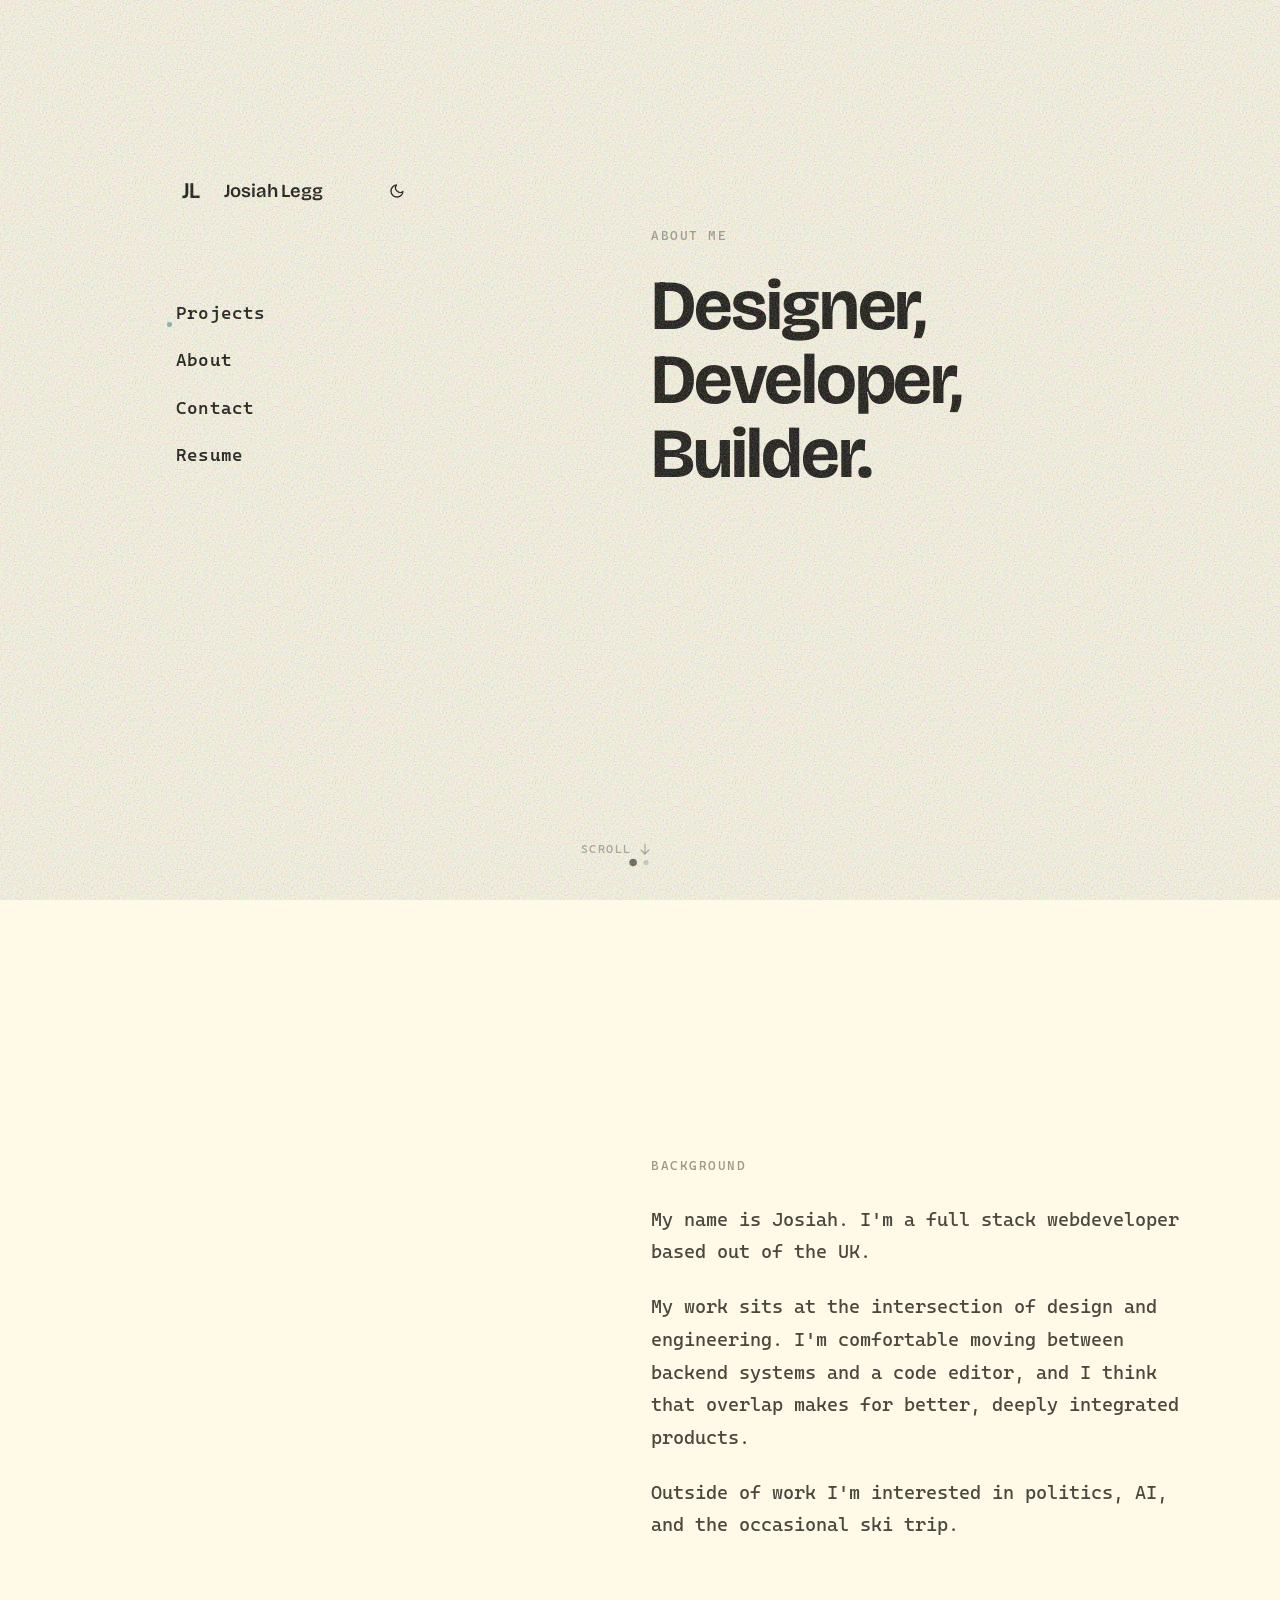
==== commit 3a0bf8c4: "Finalising details and spacing" ====
--- a/about/index.html
+++ b/about/index.html
@@ -5,9 +5,8 @@
   <meta charset="UTF-8">
   <meta name="viewport" content="width=device-width, initial-scale=1.0">
   <meta name="description"
-    content="About Josiah Legg — a designer and developer working at the intersection of design and engineering.">
+    content="About Josiah Legg - a designer and developer working at the intersection of design and engineering.">
 
-  <!-- Set theme before paint to avoid a flash of the wrong theme -->
   <script>
     (function () {
       var saved = localStorage.getItem('theme');
@@ -18,10 +17,7 @@
 
   <link rel="icon" href="/favicon.svg" type="image/svg+xml">
 
-  <!-- Open Graph / social preview. TODO: set og:image to a full URL of a 1200x630
-       image (e.g. https://yourdomain.com/og-image.png) and add that image file. -->
   <meta property="og:type" content="website">
-  <!-- TODO: replace josiahlegg.com with your production domain -->
   <meta property="og:url" content="https://josiahlegg.com/about/">
   <meta property="og:title" content="Josiah Legg | About">
   <meta property="og:description"
@@ -44,16 +40,9 @@
   <header class="site-header">
     <div class="header-row">
       <a href="/" class="logo" aria-label="Josiah Legg | Portfolio">
-        <svg class="logo-icon" viewBox="0 0 24 24" xmlns="http://www.w3.org/2000/svg" aria-hidden="true">
-          <g fill="none" stroke="currentColor" stroke-linecap="round" stroke-linejoin="round">
-            <circle cx="12" cy="12" r="10" />
-            <line x1="14.31" y1="8" x2="20.05" y2="17.94" />
-            <line x1="9.69" y1="8" x2="21.17" y2="8" />
-            <line x1="7.38" y1="12" x2="13.12" y2="2.06" />
-            <line x1="9.69" y1="16" x2="3.95" y2="6.06" />
-            <line x1="14.31" y1="16" x2="2.83" y2="16" />
-            <line x1="16.62" y1="12" x2="10.88" y2="21.94" />
-          </g>
+        <svg class="logo-icon" viewBox="0 0 64 64" xmlns="http://www.w3.org/2000/svg" aria-hidden="true">
+          <rect class="logo-icon-bg" width="64" height="64" rx="16" />
+          <text class="logo-icon-text" x="32" y="32" text-anchor="middle" dominant-baseline="central">JL</text>
         </svg>
         <span class="logo-text">Josiah Legg</span>
       </a>
@@ -114,11 +103,10 @@
     <section class="page-section">
       <p class="section-label">Background</p>
       <div class="about-content">
-        <p>I'm Josiah — a designer and developer based somewhere with good coffee. I care about interfaces that are
-          honest, fast, and a pleasure to use.</p>
-        <p>My work sits at the intersection of design and engineering. I'm comfortable moving between Figma and a code
-          editor, and I think that overlap makes for better products.</p>
-        <p>Outside of work I'm interested in typography, systems thinking, and the occasional long hike.</p>
+        <p>My name is Josiah. I'm a full stack webdeveloper based out of the UK.</p>
+        <p>My work sits at the intersection of design and engineering. I'm comfortable moving between backend systems and a code
+          editor, and I think that overlap makes for better, deeply integrated products.</p>
+        <p>Outside of work I'm interested in politics, AI, and the occasional ski trip.</p>
       </div>
     </section>
   </main>
--- a/styles/styles.css
+++ b/styles/styles.css
@@ -2,7 +2,7 @@
    Josiah Legg - Portfolio
    ============================================================ */
 
-/* ---------- Color themes - the only 5 colors used on this site ---------- */
+/* ---------- Color themes ---------- */
 :root[data-theme="light"] {
   --text: #0f0d08;
   --background: #fefae7;
@@ -35,27 +35,45 @@
 
   /* Theme transition */
   --theme-transition-duration: 0.4s;
-
-  /* Sidebar */
-  /* The left rail: at least the sidebar width, but never narrower than 1/6 of
-     the viewport, so main content is always anchored to (or right of) the 1/6
-     line and never drifts on wide screens. */
 }
 
 /* ---------- Reset ---------- */
-*, *::before, *::after { box-sizing: border-box; }
-
-html, body { margin: 0; padding: 0; }
-
-html { overflow-x: hidden; }
-
-ul { list-style: none; padding: 0; margin: 0; }
-
-a { color: inherit; text-decoration: none; }
-
-button { font: inherit; }
-
-img { display: block; max-width: 100%; height: auto; }
+*,
+*::before,
+*::after {
+  box-sizing: border-box;
+}
+
+html,
+body {
+  margin: 0;
+  padding: 0;
+}
+
+html {
+  overflow-x: hidden;
+}
+
+ul {
+  list-style: none;
+  padding: 0;
+  margin: 0;
+}
+
+a {
+  color: inherit;
+  text-decoration: none;
+}
+
+button {
+  font: inherit;
+}
+
+img {
+  display: block;
+  max-width: 100%;
+  height: auto;
+}
 
 /* ---------- Base ---------- */
 html {
@@ -70,21 +88,23 @@
 }
 
 /* WebKit custom scrollbar */
-::-webkit-scrollbar { width: 3px; }
-::-webkit-scrollbar-track { background: transparent; }
+::-webkit-scrollbar {
+  width: 3px;
+}
+
+::-webkit-scrollbar-track {
+  background: transparent;
+}
+
 ::-webkit-scrollbar-thumb {
   background: color-mix(in srgb, var(--primary), transparent 35%);
   border-radius: 99px;
 }
-::-webkit-scrollbar-thumb:hover { background: var(--primary); }
-
-/* Two grain layers so the texture shows on every value range:
-   - multiply darkens, so it grains the light areas (background) but is
-     invisible on near-black text.
-   - screen lightens, so it grains the dark areas (text) but is invisible
-     on the light background.
-   Together they texture everything, and it works in both themes since the
-   light/dark regions simply swap which layer does the work. */
+
+::-webkit-scrollbar-thumb:hover {
+  background: var(--primary);
+}
+
 html::before,
 html::after {
   content: '';
@@ -118,9 +138,7 @@
   width: 100%;
 }
 
-/* ---------- Skip to content ----------
-   First focusable element on the page; invisible until a keyboard user tabs to
-   it, then it lets them jump past the sidebar straight to the main content. */
+/* ---------- Skip to content ---------- */
 .skip-link {
   position: fixed;
   top: 0.75rem;
@@ -182,10 +200,23 @@
 }
 
 .logo-icon {
-  height: 1.6em;
-  width: auto;
+  height: 1.7em;
+  width: 1.7em;
   flex-shrink: 0;
-  stroke-width: 2;
+}
+
+.logo-icon-bg {
+  fill: var(--background);
+  transition: fill var(--theme-transition-duration) var(--ease-in-out-sine);
+}
+
+.logo-icon-text {
+  font-family: var(--font-logo);
+  font-weight: 600;
+  font-size: 48px;
+  letter-spacing: -0.01em;
+  fill: var(--text);
+  transition: fill var(--theme-transition-duration) var(--ease-in-out-sine);
 }
 
 .logo-text {
@@ -250,7 +281,9 @@
   transition: color var(--theme-transition-duration) var(--ease-in-out-sine), opacity 0.2s ease;
 }
 
-.theme-toggle:hover { opacity: 0.65; }
+.theme-toggle:hover {
+  opacity: 0.65;
+}
 
 .theme-toggle svg {
   width: 16px;
@@ -259,12 +292,21 @@
   fill: none;
 }
 
-/* Show the icon for the theme you'll switch to */
-.theme-toggle .icon-sun { display: none; }
-.theme-toggle .icon-moon { display: inline-flex; }
-
-:root[data-theme="dark"] .theme-toggle .icon-sun { display: inline-flex; }
-:root[data-theme="dark"] .theme-toggle .icon-moon { display: none; }
+.theme-toggle .icon-sun {
+  display: none;
+}
+
+.theme-toggle .icon-moon {
+  display: inline-flex;
+}
+
+:root[data-theme="dark"] .theme-toggle .icon-sun {
+  display: inline-flex;
+}
+
+:root[data-theme="dark"] .theme-toggle .icon-moon {
+  display: none;
+}
 
 /* ---- Nav ---- */
 .site-nav {
@@ -299,8 +341,6 @@
     color var(--theme-transition-duration) var(--ease-in-out-sine);
 }
 
-/* Bridge half the 0.5rem list gap above and below each link
-   so the pointer always remains over a nav item while moving. */
 .nav-link::before {
   content: "";
   position: absolute;
@@ -386,8 +426,6 @@
   filter: blur(0);
 }
 
-/* Router moves focus here after a page swap (for keyboard / screen readers);
-   it isn't an interactive control, so no focus ring. */
 .main-content:focus {
   outline: none;
 }
@@ -437,8 +475,6 @@
   margin: 1.25rem 0 0;
 }
 
-/* Wrapper for below-title content when there's more than one element (e.g. the
-   404 page's body + link), so they share the bottom spacer row. */
 .hero-below {
   grid-row: 3;
   align-self: start;
@@ -495,15 +531,31 @@
 }
 
 @keyframes scroll-bounce {
-  0%, 100% { transform: translateY(0); }
-  55% { transform: translateY(5px); }
+
+  0%,
+  100% {
+    transform: translateY(0);
+  }
+
+  55% {
+    transform: translateY(5px);
+  }
 }
 
 /* ---------- Multi-section layout ---------- */
 @media (min-width: 768px) {
   .main-content:has(.hero) .page-section {
     min-height: 100vh;
-    padding: 4rem;
+    padding: 3.5rem 4rem;
+    display: flex;
+    flex-direction: column;
+    justify-content: center;
+  }
+
+  /* Inside a snap panel the label sits with the centered block,
+     so drop the large standalone top margin. */
+  .main-content:has(.hero) .page-section .section-label {
+    margin-top: 0;
   }
 }
 
@@ -558,26 +610,24 @@
   letter-spacing: 0.12em;
   text-transform: uppercase;
   opacity: 0.4;
-  margin: 8rem 0 2.5rem;
+  margin: 8rem 0 1.75rem;
 }
 
 /* ---------- Project cards ---------- */
 .projects-grid {
   display: grid;
   grid-template-columns: repeat(auto-fill, minmax(260px, 1fr));
-  gap: 1.25rem;
-  /* Cap the measure so cards don't sprawl across very wide viewports now that
-     the layout is full-bleed (no centered body). Tops out around 3 columns. */
+  gap: 1rem;
   max-width: 60rem;
 }
 
 .project-card {
   border: 1px solid color-mix(in srgb, var(--primary), transparent 55%);
   border-radius: 0.5rem;
-  padding: 1.5rem;
+  padding: 1.35rem 1.5rem;
   display: flex;
   flex-direction: column;
-  gap: 0.75rem;
+  gap: 0.6rem;
   transition: border-color 0.2s ease, background-color 0.2s ease;
   cursor: pointer;
 }
@@ -743,8 +793,6 @@
   gap: 0.4rem;
 }
 
-/* The copy icon hints that the email is clickable-to-copy, revealed exactly
-   like the external-arrow that marks the new-tab links. */
 .copy-icon {
   width: 0.5em;
   height: 0.5em;
@@ -797,6 +845,7 @@
 }
 
 @media (prefers-reduced-motion: reduce) {
+
   .copy-default,
   .copy-feedback {
     transition: opacity 0.2s ease;
@@ -805,6 +854,36 @@
   .copy-feedback,
   .contact-copy.copied .copy-default {
     transform: none;
+  }
+}
+
+/* ---------- Small desktop / tablet ---------- */
+@media (min-width: 768px) and (max-width: 1200px) {
+  .site-header {
+    width: 17rem;
+    padding: 4rem 2rem 6rem;
+    gap: 3rem;
+  }
+
+  .logo {
+    padding-right: 1rem;
+  }
+
+  .main-content {
+    padding: 3rem;
+  }
+
+  .hero,
+  .main-content:has(.hero) .page-section {
+    padding: 3rem;
+  }
+}
+
+/* ---------- Short viewports ---------- */
+@media (min-width: 768px) and (max-height: 820px) {
+  .site-header {
+    padding-block: 4rem 6rem;
+    gap: 3rem;
   }
 }
 
@@ -858,14 +937,10 @@
     letter-spacing: 0;
   }
 
-  /* The cursor-following dot is a desktop-rail affordance; the mobile overlay
-     is a centered full-screen menu, so it has no place here. */
   .nav-dot {
     display: none !important;
   }
 
-  /* Arrow sits outside the link box so the text stays optically centered,
-     and scales with the larger mobile type instead of staying 8px. */
   .external-arrow {
     position: absolute;
     left: calc(100% + 0.5em);
@@ -880,19 +955,31 @@
   .main-content {
     padding: 2rem 1.5rem;
     min-height: auto;
+    width: 100%;
   }
 
   .hero {
-    /* subtract sticky header height so hero fills exactly the remaining viewport */
     height: calc(100vh - 4.5rem);
     height: calc(100svh - 4.5rem);
     padding: 2rem 1.5rem;
+    grid-template-columns: minmax(0, 1fr);
+  }
+
+  .hero-eyebrow,
+  .hero-title,
+  .hero-body,
+  .hero-below {
+    max-width: 100%;
+  }
+
+  .scroll-hint {
+    left: 1.5rem;
   }
 }
 
 /* ---------- Reduced motion ---------- */
 @media (prefers-reduced-motion: reduce) {
-  /* Keep the page-transition reveal, but as a plain fade with no blur. */
+
   .main-content,
   .main-content.is-visible {
     filter: none;
@@ -901,4 +988,4 @@
   .main-content {
     transition: opacity 0.2s ease;
   }
-}
+}
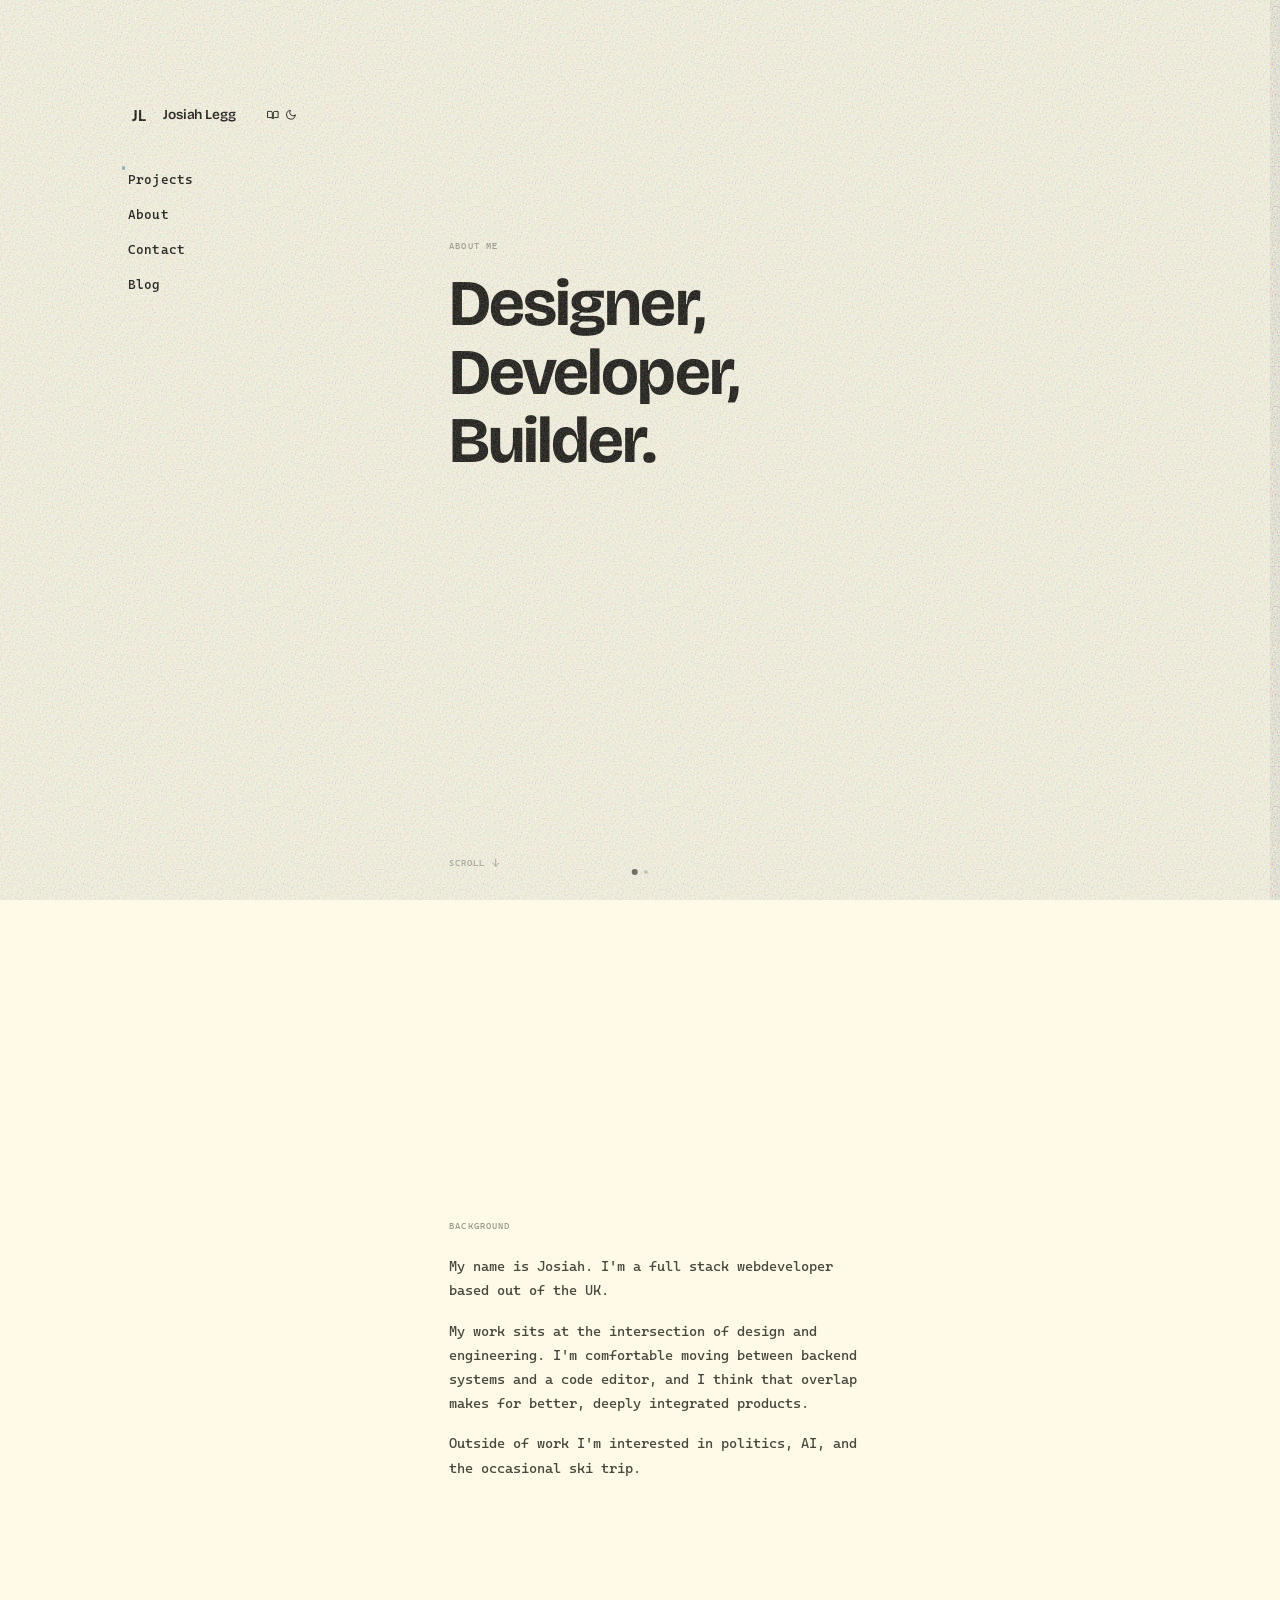
==== commit 234f323f: "Final Commit" ====
--- a/about/index.html
+++ b/about/index.html
@@ -12,6 +12,7 @@
       var saved = localStorage.getItem('theme');
       var theme = saved || (window.matchMedia('(prefers-color-scheme: dark)').matches ? 'dark' : 'light');
       document.documentElement.setAttribute('data-theme', theme);
+      if (localStorage.getItem('reader') === 'true') document.documentElement.setAttribute('data-reader', '');
     })();
   </script>
 
@@ -48,6 +49,12 @@
       </a>
 
       <div class="header-controls">
+        <button class="reader-toggle" aria-label="Toggle reader mode" aria-pressed="false">
+          <svg viewBox="0 0 24 24" stroke-width="2" stroke-linecap="round" stroke-linejoin="round" aria-hidden="true">
+            <path d="M2 5h6a3 3 0 0 1 3 3v12a2.5 2.5 0 0 0-2.5-2.5H2z" />
+            <path d="M22 5h-6a3 3 0 0 0-3 3v12a2.5 2.5 0 0 1 2.5-2.5H22z" />
+          </svg>
+        </button>
         <button class="theme-toggle" aria-label="Toggle dark mode" aria-pressed="false">
           <svg class="icon-moon" viewBox="0 0 24 24" stroke-width="2" stroke-linecap="round" stroke-linejoin="round"
             aria-hidden="true">
@@ -76,8 +83,8 @@
         <li><a href="/about/" class="nav-link" aria-current="page">About</a></li>
         <li><a href="/contact/" class="nav-link">Contact</a></li>
         <li>
-          <a href="https://www.youtube.com" class="nav-link external" target="_blank" rel="noopener">
-            <span>Resume</span>
+          <a href="https://blog.josiahlegg.com" class="nav-link external" target="_blank" rel="noopener">
+            <span>Blog</span>
             <svg width="8" height="8" viewBox="0 0 8 8" class="external-arrow" aria-hidden="true">
               <path d="M0.772727 8L0 7.22727L6.13636 1.09091H0.727273V0H8V7.27273H6.90909V1.86364L0.772727 8Z" />
             </svg>
--- a/styles/styles.css
+++ b/styles/styles.css
@@ -35,6 +35,17 @@
 
   /* Theme transition */
   --theme-transition-duration: 0.4s;
+
+  /* Content stage: a fixed-width column centered in the area right of
+     the sidebar, then nudged 10% further right. --stage-pad is the LEFT
+     padding; % resolves against .main-content, so only use it on direct
+     children of main (.hero, .page-section). */
+  --stage-w: 68rem;
+  --stage-pad: max(4rem, calc((100% - var(--stage-w)) / 2 + 10%));
+
+  /* Sidebar content (logo/nav) starts ~10% across the screen; the
+     sidebar box widens to absorb the inset. */
+  --sidebar-inset: 10vw;
 }
 
 /* ---------- Reset ---------- */
@@ -78,11 +89,18 @@
 /* ---------- Base ---------- */
 html {
   font-family: var(--font-secondary);
-  font-size: 17.6px;
+  /* Fluid root scale. Design reference is 2560x1440 at 17.6px:
+     0.6875vw = 17.6px @ 2560w, 1.2223vh = 17.6px @ 1440h.
+     min() keeps ultrawides height-bound; the floor keeps text readable
+     on small desktops. Everything sized in rem scales proportionally. */
+  font-size: clamp(13px, min(0.6875vw, 1.2223vh), 26.4px);
   color: var(--text);
   background-color: var(--background);
   -webkit-font-smoothing: antialiased;
   -moz-osx-font-smoothing: grayscale;
+  /* Reserve the scrollbar gutter so pages that don't scroll (home,
+     short reader-mode pages) don't shift relative to pages that do. */
+  scrollbar-gutter: stable;
   scrollbar-width: thin;
   scrollbar-color: color-mix(in srgb, var(--primary), transparent 35%) transparent;
 }
@@ -167,7 +185,7 @@
    Header / Sidebar
    ============================================================ */
 .site-header {
-  width: 33rem;
+  width: calc(23rem + var(--sidebar-inset));
   flex-shrink: 0;
   position: sticky;
   top: 0;
@@ -177,7 +195,7 @@
   display: flex;
   flex-direction: column;
   gap: 5rem;
-  padding: 10rem 10rem 20rem 10rem;
+  padding: 16rem 10rem 20rem var(--sidebar-inset);
   background-color: transparent;
   transition: background-color var(--theme-transition-duration) var(--ease-in-out-sine);
 }
@@ -266,7 +284,8 @@
   gap: 0.5rem;
 }
 
-.theme-toggle {
+.theme-toggle,
+.reader-toggle {
   display: inline-flex;
   align-items: center;
   justify-content: center;
@@ -281,13 +300,15 @@
   transition: color var(--theme-transition-duration) var(--ease-in-out-sine), opacity 0.2s ease;
 }
 
-.theme-toggle:hover {
+.theme-toggle:hover,
+.reader-toggle:hover {
   opacity: 0.65;
 }
 
-.theme-toggle svg {
-  width: 16px;
-  height: 16px;
+.theme-toggle svg,
+.reader-toggle svg {
+  width: 0.9rem;
+  height: 0.9rem;
   stroke: currentColor;
   fill: none;
 }
@@ -379,6 +400,8 @@
 }
 
 .external-arrow {
+  width: 0.455rem;
+  height: 0.455rem;
   margin-top: 0.125rem;
   fill: var(--text);
   opacity: 0;
@@ -441,7 +464,7 @@
   grid-template-rows: 0.6fr auto 1.0fr;
   justify-items: start;
   height: 100vh;
-  padding: 3.5rem 4rem;
+  padding: 3.5rem 4rem 3.5rem var(--stage-pad);
 }
 
 .hero-eyebrow {
@@ -515,7 +538,7 @@
 .scroll-hint {
   position: absolute;
   bottom: 2.5rem;
-  left: 0;
+  left: var(--stage-pad);
   display: flex;
   align-items: center;
   gap: 0.5rem;
@@ -527,6 +550,8 @@
 }
 
 .scroll-hint svg {
+  width: 0.57rem;
+  height: 0.68rem;
   animation: scroll-bounce 2s ease-in-out infinite;
 }
 
@@ -546,16 +571,17 @@
 @media (min-width: 768px) {
   .main-content:has(.hero) .page-section {
     min-height: 100vh;
-    padding: 3.5rem 4rem;
+    padding: 3.5rem 4rem 3.5rem var(--stage-pad);
     display: flex;
     flex-direction: column;
     justify-content: center;
   }
 
-  /* Inside a snap panel the label sits with the centered block,
-     so drop the large standalone top margin. */
-  .main-content:has(.hero) .page-section .section-label {
-    margin-top: 0;
+  /* Grid sections skip the stage lean: leaned cards would crowd the
+     right edge of the screen. Overriding --stage-pad keeps the label
+     and scroll hint aligned with the grid for free. */
+  .main-content:has(.hero) .page-section:has(.projects-grid) {
+    --stage-pad: max(4rem, calc((100% - var(--stage-w)) / 2));
   }
 }
 
@@ -572,8 +598,8 @@
 }
 
 .section-dot {
-  width: 5px;
-  height: 5px;
+  width: max(4px, 0.285rem);
+  height: max(4px, 0.285rem);
   border-radius: 50%;
   border: none;
   background-color: var(--text);
@@ -601,6 +627,7 @@
 
 /* ---------- Page section ---------- */
 .page-section {
+  position: relative;
   padding: 4rem;
 }
 
@@ -610,15 +637,17 @@
   letter-spacing: 0.12em;
   text-transform: uppercase;
   opacity: 0.4;
-  margin: 8rem 0 1.75rem;
+  margin: 0 0 1.75rem;
 }
 
 /* ---------- Project cards ---------- */
 .projects-grid {
   display: grid;
-  grid-template-columns: repeat(auto-fill, minmax(260px, 1fr));
+  /* 17rem min keeps the stage at 3 columns; wider cards wrap the long
+     descriptions into fewer lines so the cards stay shorter. */
+  grid-template-columns: repeat(auto-fill, minmax(17rem, 1fr));
   gap: 1rem;
-  max-width: 60rem;
+  max-width: var(--stage-w);
 }
 
 .project-card {
@@ -653,6 +682,8 @@
 }
 
 .project-card-arrow {
+  width: 0.455rem;
+  height: 0.455rem;
   flex-shrink: 0;
   opacity: 0;
   fill: var(--text);
@@ -857,11 +888,17 @@
   }
 }
 
-/* ---------- Small desktop / tablet ---------- */
-@media (min-width: 768px) and (max-width: 1200px) {
+/* ---------- Small desktop / tablet ----------
+   Compact sidebar for tablets and laptop-class widths; the full
+   33rem sidebar only earns its keep from ~1536px up. */
+@media (min-width: 768px) and (max-width: 1535px) {
+  :root {
+    --stage-pad: max(3rem, calc((100% - var(--stage-w)) / 2 + 10%));
+  }
+
   .site-header {
-    width: 17rem;
-    padding: 4rem 2rem 6rem;
+    width: calc(15rem + var(--sidebar-inset));
+    padding: 8rem 2rem 6rem var(--sidebar-inset);
     gap: 3rem;
   }
 
@@ -875,20 +912,29 @@
 
   .hero,
   .main-content:has(.hero) .page-section {
-    padding: 3rem;
+    padding: 3rem 3rem 3rem var(--stage-pad);
+  }
+
+  .main-content:has(.hero) .page-section:has(.projects-grid) {
+    --stage-pad: max(3rem, calc((100% - var(--stage-w)) / 2));
   }
 }
 
 /* ---------- Short viewports ---------- */
 @media (min-width: 768px) and (max-height: 820px) {
   .site-header {
-    padding-block: 4rem 6rem;
+    padding-block: 8rem 6rem;
     gap: 3rem;
   }
 }
 
 /* ---------- Mobile ---------- */
 @media (max-width: 767px) {
+  html {
+    /* Phone reference: ~16px at a 375px-wide viewport. */
+    font-size: clamp(15px, 4.27vw, 17.6px);
+  }
+
   body {
     flex-direction: column;
   }
@@ -958,6 +1004,10 @@
     width: 100%;
   }
 
+  .page-section {
+    padding: 2.5rem 1.5rem 4rem;
+  }
+
   .hero {
     height: calc(100vh - 4.5rem);
     height: calc(100svh - 4.5rem);
@@ -975,6 +1025,12 @@
   .scroll-hint {
     left: 1.5rem;
   }
+
+  /* Sections aren't full-screen panels on mobile, so a mid-page
+     scroll indicator is just noise. */
+  .page-section .scroll-hint {
+    display: none;
+  }
 }
 
 /* ---------- Reduced motion ---------- */
@@ -988,4 +1044,170 @@
   .main-content {
     transition: opacity 0.2s ease;
   }
+}
+
+/* ============================================================
+   Reader mode
+   ============================================================
+   A plain, single-column document view: fixed readable type, no
+   animations, no full-screen panels, normal scrolling. The grain
+   overlay stays. Kept at the end of the file so it wins specificity
+   ties against the layout rules and media queries above. */
+:root[data-reader] {
+  font-size: 17px;
+  /* Reading column: 46rem, centered. */
+  --reader-pad: max(1.5rem, calc(50% - 23rem));
+}
+
+/* No motion */
+:root[data-reader] *,
+:root[data-reader] *::before,
+:root[data-reader] *::after {
+  transition: none !important;
+  animation: none !important;
+}
+
+:root[data-reader] body {
+  display: block;
+}
+
+/* ---- Header becomes a simple document header ---- */
+:root[data-reader] .site-header {
+  position: static;
+  width: auto;
+  height: auto;
+  overflow: visible;
+  gap: 1.25rem;
+  padding: 2rem var(--reader-pad) 0;
+}
+
+:root[data-reader] .hamburger {
+  display: none;
+}
+
+:root[data-reader] .site-nav {
+  position: static;
+  display: block;
+  opacity: 1;
+  visibility: visible;
+  pointer-events: auto;
+  padding: 0;
+  background: none;
+  backdrop-filter: none;
+  -webkit-backdrop-filter: none;
+  text-align: left;
+}
+
+:root[data-reader] .site-nav ul {
+  flex-direction: row;
+  flex-wrap: wrap;
+  gap: 1.5rem;
+}
+
+:root[data-reader] .nav-link {
+  font-size: 0.95rem;
+  font-weight: 500;
+  padding: 0.25rem 0;
+  filter: none !important;
+  opacity: 1 !important;
+}
+
+:root[data-reader] .nav-link[aria-current="page"] {
+  text-decoration: underline;
+  text-underline-offset: 0.35em;
+}
+
+:root[data-reader] .nav-dot {
+  display: none !important;
+}
+
+:root[data-reader] .external-arrow {
+  position: static;
+  transform: none;
+  width: 0.455rem;
+  height: 0.455rem;
+  margin-top: 0.125rem;
+  opacity: 1;
+}
+
+:root[data-reader] .reader-toggle {
+  color: var(--accent);
+  opacity: 1;
+}
+
+/* ---- Content flows as one readable column ---- */
+:root[data-reader] .main-content,
+:root[data-reader] .main-content:has(.hero) {
+  padding: 1.5rem var(--reader-pad) 4rem;
+  min-height: auto;
+  opacity: 1;
+  filter: none;
+}
+
+:root[data-reader] .hero {
+  display: block;
+  height: auto;
+  padding: 0;
+}
+
+:root[data-reader] .hero-eyebrow {
+  margin: 0 0 0.75rem;
+}
+
+:root[data-reader] .hero-title {
+  font-size: 2.25rem;
+  line-height: 1.15;
+}
+
+:root[data-reader] .hero-body {
+  font-size: 1rem;
+  line-height: 1.7;
+  max-width: 65ch;
+  margin: 0.75rem 0 0;
+}
+
+:root[data-reader] .hero-below {
+  margin-top: 0.75rem;
+}
+
+:root[data-reader] .scroll-hint,
+:root[data-reader] .section-dots {
+  display: none !important;
+}
+
+:root[data-reader] .page-section,
+:root[data-reader] .main-content:has(.hero) .page-section {
+  min-height: 0;
+  display: block;
+  padding: 2.5rem 0 0;
+}
+
+:root[data-reader] .section-label {
+  margin: 0 0 1rem;
+}
+
+:root[data-reader] .projects-grid {
+  grid-template-columns: 1fr;
+  gap: 0.85rem;
+  max-width: none;
+}
+
+:root[data-reader] .project-card-arrow {
+  opacity: 1;
+}
+
+:root[data-reader] .about-content,
+:root[data-reader] .contact-content {
+  max-width: 65ch;
+}
+
+:root[data-reader] .about-content p,
+:root[data-reader] .contact-intro {
+  font-size: 1rem;
+  line-height: 1.7;
+}
+
+:root[data-reader] .copy-icon,
+:root[data-reader] .contact-link-value .external-arrow {
+  opacity: 1;
 }
